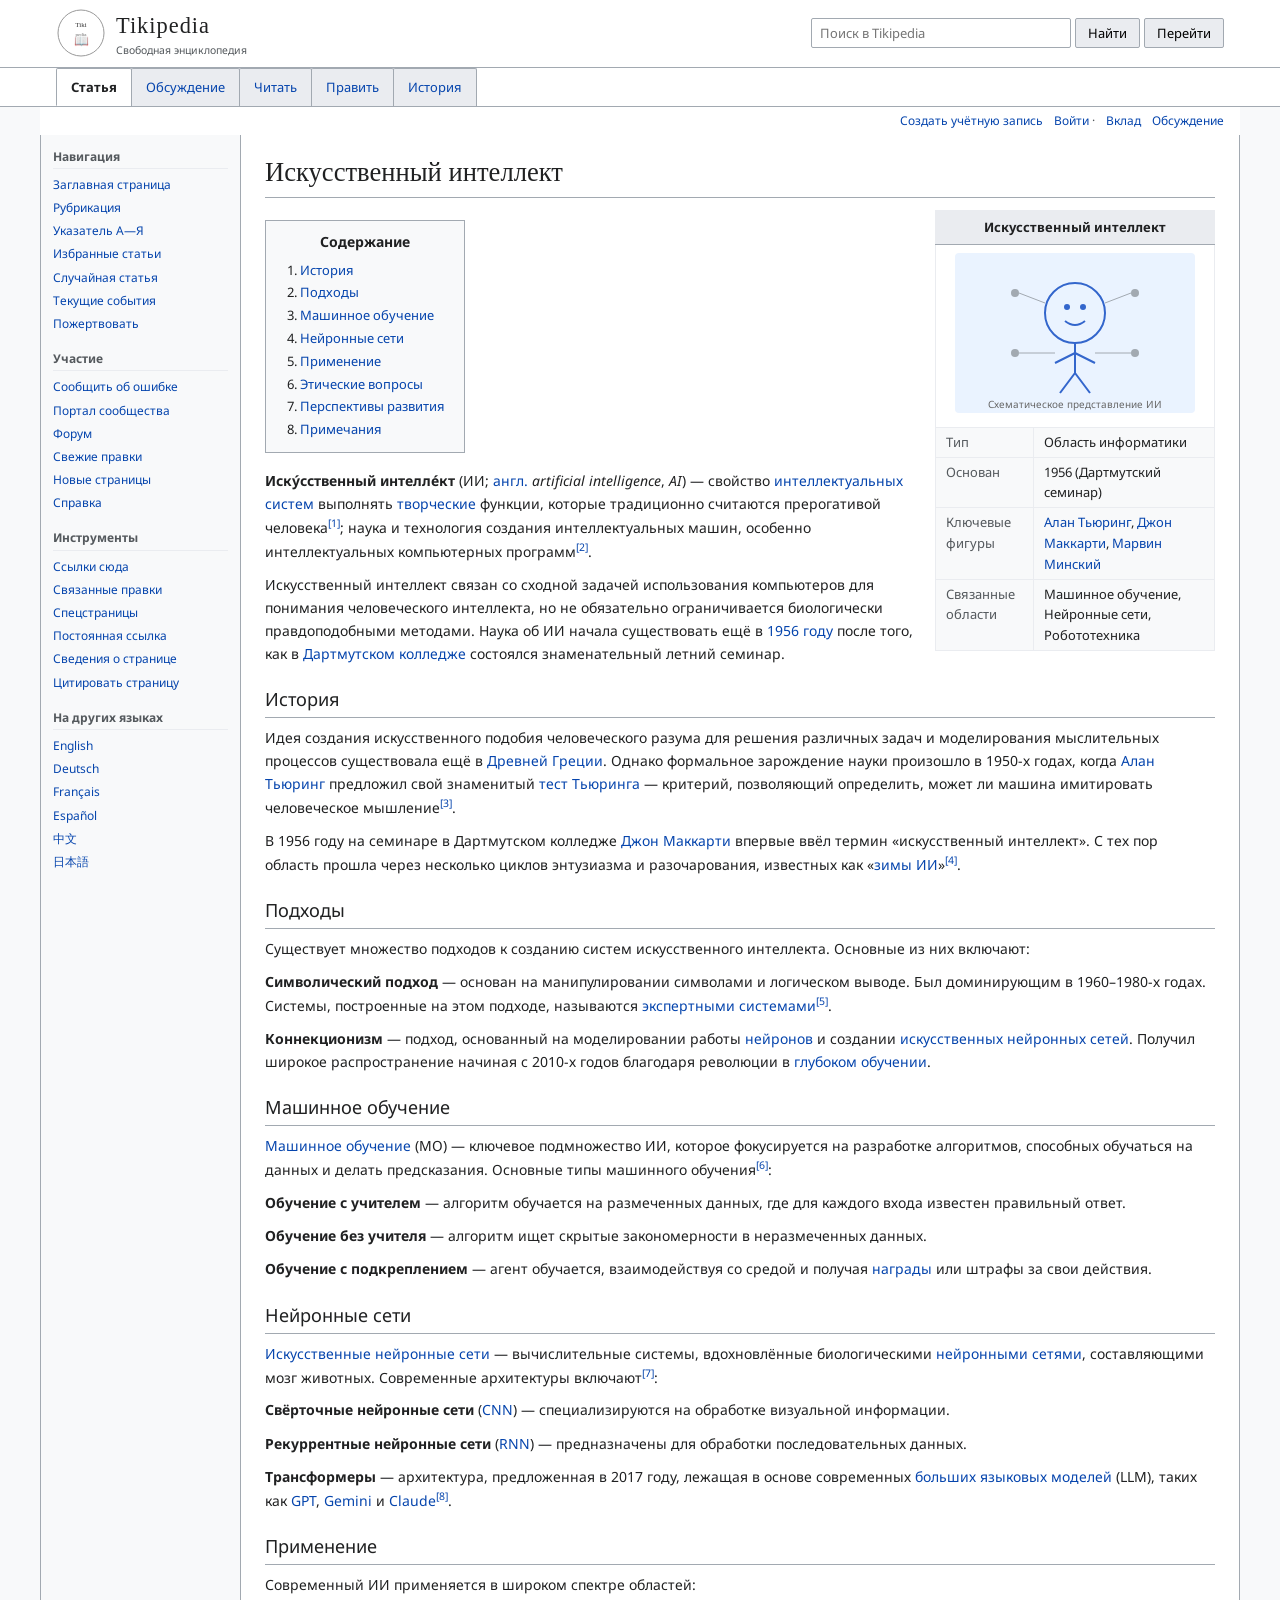
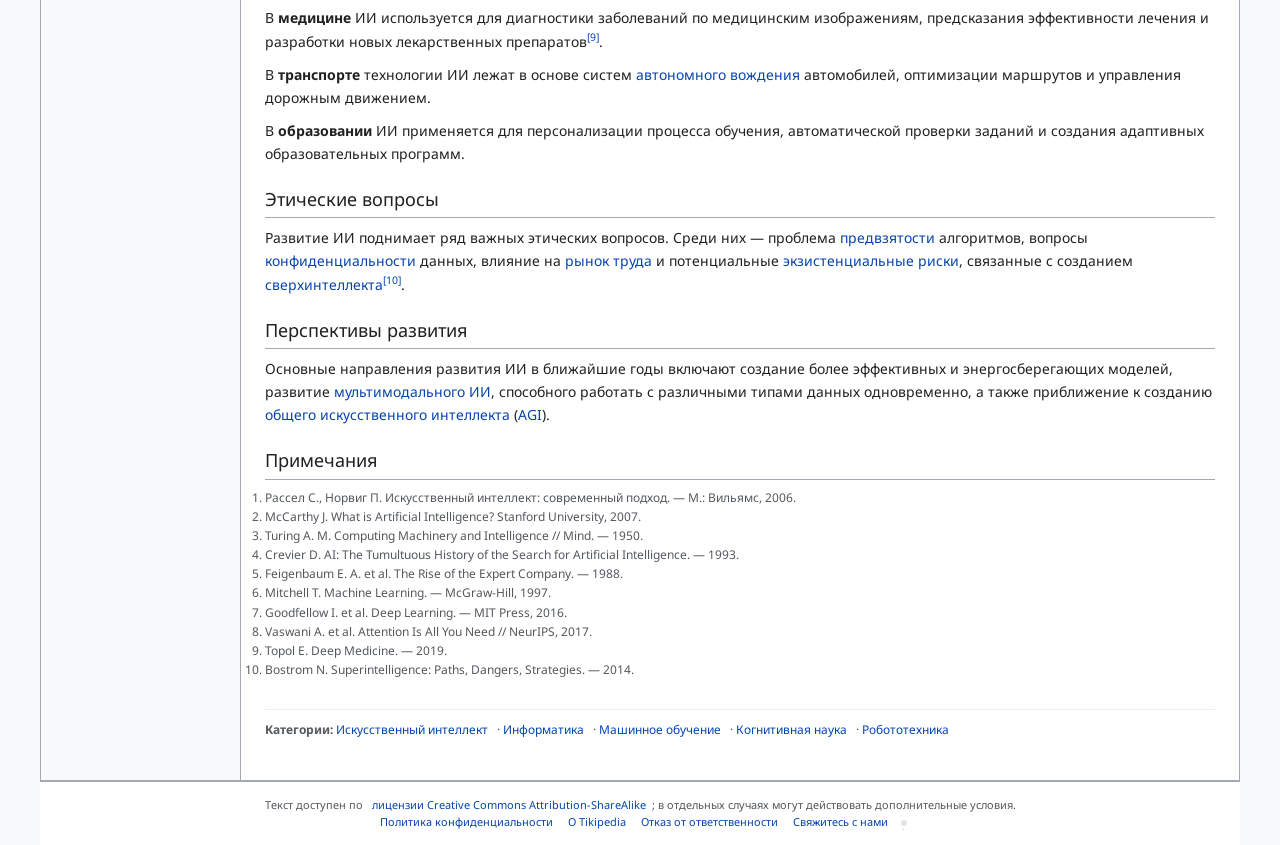
==== index.html @ d56bef0e "Add Tikipedia site files" ====
<!DOCTYPE html>
<html lang="ru">
<head>
    <meta charset="UTF-8">
    <meta name="viewport" content="width=device-width, initial-scale=1.0">
    <meta name="description" content="Tikipedia — свободная энциклопедия, которую может редактировать каждый.">
    <title>Tikipedia — свободная энциклопедия</title>
    <link rel="stylesheet" href="style.css">
    <link rel="icon" href="data:image/svg+xml,<svg xmlns='http://www.w3.org/2000/svg' viewBox='0 0 100 100'><text y='.9em' font-size='90'>📖</text></svg>">
</head>
<body>

<!-- ============ HEADER ============ -->
<header class="wiki-header">
    <div class="header-inner">
        <div class="logo-area">
            <svg width="50" height="50" viewBox="0 0 100 100" xmlns="http://www.w3.org/2000/svg">
                <circle cx="50" cy="50" r="46" fill="none" stroke="#999" stroke-width="2"/>
                <text x="50" y="38" text-anchor="middle" font-size="14" font-family="serif" fill="#333">Tiki</text>
                <text x="50" y="56" text-anchor="middle" font-size="10" font-family="serif" fill="#666">pedia</text>
                <text x="50" y="74" text-anchor="middle" font-size="24" fill="#333">📖</text>
            </svg>
            <div class="logo-text">
                <h1>Tikipedia</h1>
                <small>Свободная энциклопедия</small>
            </div>
        </div>
        <form class="search-bar" id="wiki-search-form">
            <input type="text" id="wiki-search-input" placeholder="Поиск в Tikipedia">
            <button type="submit">Найти</button>
            <button type="button">Перейти</button>
        </form>
    </div>
</header>

<!-- ============ NAV TABS ============ -->
<nav class="wiki-nav">
    <div class="nav-inner">
        <a class="nav-tab active" href="#">Статья</a>
        <a class="nav-tab" href="#">Обсуждение</a>
        <a class="nav-tab" href="#">Читать</a>
        <a class="nav-tab" href="#">Править</a>
        <a class="nav-tab" href="#">История</a>
    </div>
</nav>

<!-- ============ USER LINKS ============ -->
<div class="user-links">
    <a href="#">Создать учётную запись</a>
    <a href="#">Войти</a> ·
    <a href="#">Вклад</a>
    <a href="#">Обсуждение</a>
</div>

<!-- ============ BODY ============ -->
<div class="wiki-body">

    <!-- Sidebar -->
    <aside class="sidebar">
        <h3>Навигация</h3>
        <ul>
            <li><a href="#">Заглавная страница</a></li>
            <li><a href="#">Рубрикация</a></li>
            <li><a href="#">Указатель А—Я</a></li>
            <li><a href="#">Избранные статьи</a></li>
            <li><a href="#">Случайная статья</a></li>
            <li><a href="#">Текущие события</a></li>
            <li><a href="#">Пожертвовать</a></li>
        </ul>
        <h3>Участие</h3>
        <ul>
            <li><a href="#">Сообщить об ошибке</a></li>
            <li><a href="#">Портал сообщества</a></li>
            <li><a href="#">Форум</a></li>
            <li><a href="#">Свежие правки</a></li>
            <li><a href="#">Новые страницы</a></li>
            <li><a href="#">Справка</a></li>
        </ul>
        <h3>Инструменты</h3>
        <ul>
            <li><a href="#">Ссылки сюда</a></li>
            <li><a href="#">Связанные правки</a></li>
            <li><a href="#">Спецстраницы</a></li>
            <li><a href="#">Постоянная ссылка</a></li>
            <li><a href="#">Сведения о странице</a></li>
            <li><a href="#">Цитировать страницу</a></li>
        </ul>
        <h3>На других языках</h3>
        <ul>
            <li><a href="#">English</a></li>
            <li><a href="#">Deutsch</a></li>
            <li><a href="#">Français</a></li>
            <li><a href="#">Español</a></li>
            <li><a href="#">中文</a></li>
            <li><a href="#">日本語</a></li>
        </ul>
    </aside>

    <!-- Article content -->
    <main class="article">
        <h1 class="article-title">Искусственный интеллект</h1>

        <!-- Infobox -->
        <table class="infobox">
            <tr><td colspan="2" class="infobox-title">Искусственный интеллект</td></tr>
            <tr><td colspan="2" class="infobox-image">
                <svg width="240" height="160" viewBox="0 0 240 160" xmlns="http://www.w3.org/2000/svg" style="background:#eaf3ff;border-radius:4px">
                    <circle cx="120" cy="60" r="30" fill="none" stroke="#36c" stroke-width="2"/>
                    <circle cx="112" cy="54" r="3" fill="#36c"/>
                    <circle cx="128" cy="54" r="3" fill="#36c"/>
                    <path d="M110,68 Q120,76 130,68" fill="none" stroke="#36c" stroke-width="2"/>
                    <line x1="120" y1="90" x2="120" y2="120" stroke="#36c" stroke-width="2"/>
                    <line x1="120" y1="100" x2="100" y2="110" stroke="#36c" stroke-width="2"/>
                    <line x1="120" y1="100" x2="140" y2="110" stroke="#36c" stroke-width="2"/>
                    <line x1="120" y1="120" x2="105" y2="140" stroke="#36c" stroke-width="2"/>
                    <line x1="120" y1="120" x2="135" y2="140" stroke="#36c" stroke-width="2"/>
                    <circle cx="60" cy="40" r="4" fill="#a2a9b1"/>
                    <circle cx="180" cy="40" r="4" fill="#a2a9b1"/>
                    <circle cx="60" cy="100" r="4" fill="#a2a9b1"/>
                    <circle cx="180" cy="100" r="4" fill="#a2a9b1"/>
                    <line x1="64" y1="40" x2="90" y2="50" stroke="#a2a9b1" stroke-width="1"/>
                    <line x1="176" y1="40" x2="150" y2="50" stroke="#a2a9b1" stroke-width="1"/>
                    <line x1="64" y1="100" x2="100" y2="100" stroke="#a2a9b1" stroke-width="1"/>
                    <line x1="176" y1="100" x2="140" y2="100" stroke="#a2a9b1" stroke-width="1"/>
                    <text x="120" y="155" text-anchor="middle" font-size="10" fill="#666">Схематическое представление ИИ</text>
                </svg>
            </td></tr>
            <tr><th>Тип</th><td>Область информатики</td></tr>
            <tr><th>Основан</th><td>1956 (Дартмутский семинар)</td></tr>
            <tr><th>Ключевые фигуры</th><td><a href="#">Алан Тьюринг</a>, <a href="#">Джон Маккарти</a>, <a href="#">Марвин Минский</a></td></tr>
            <tr><th>Связанные области</th><td>Машинное обучение, Нейронные сети, Робототехника</td></tr>
        </table>

        <!-- TOC -->
        <div class="toc">
            <div class="toc-title">Содержание</div>
            <ol>
                <li><a href="#history">История</a></li>
                <li><a href="#approaches">Подходы</a></li>
                <li><a href="#ml">Машинное обучение</a></li>
                <li><a href="#nn">Нейронные сети</a></li>
                <li><a href="#applications">Применение</a></li>
                <li><a href="#ethics">Этические вопросы</a></li>
                <li><a href="#future">Перспективы развития</a></li>
                <li><a href="#refs">Примечания</a></li>
            </ol>
        </div>

        <p><strong>Иску́сственный интелле́кт</strong> (<abbr>ИИ</abbr>; <a href="#">англ.</a> <i>artificial intelligence</i>, <i>AI</i>) — свойство <a href="#">интеллектуальных систем</a> выполнять <a href="#">творческие</a> функции, которые традиционно считаются прерогативой человека<sup><a href="#ref1">[1]</a></sup>; наука и технология создания интеллектуальных машин, особенно интеллектуальных компьютерных программ<sup><a href="#ref2">[2]</a></sup>.</p>

        <p>Искусственный интеллект связан со сходной задачей использования компьютеров для понимания человеческого интеллекта, но не обязательно ограничивается биологически правдоподобными методами. Наука об ИИ начала существовать ещё в <a href="#">1956 году</a> после того, как в <a href="#">Дартмутском колледже</a> состоялся знаменательный летний семинар.</p>

        <h2 id="history">История</h2>
        <p>Идея создания искусственного подобия человеческого разума для решения различных задач и моделирования мыслительных процессов существовала ещё в <a href="#">Древней Греции</a>. Однако формальное зарождение науки произошло в 1950-х годах, когда <a href="#">Алан Тьюринг</a> предложил свой знаменитый <a href="#">тест Тьюринга</a> — критерий, позволяющий определить, может ли машина имитировать человеческое мышление<sup><a href="#ref3">[3]</a></sup>.</p>

        <p>В 1956 году на семинаре в Дартмутском колледже <a href="#">Джон Маккарти</a> впервые ввёл термин «искусственный интеллект». С тех пор область прошла через несколько циклов энтузиазма и разочарования, известных как «<a href="#">зимы ИИ</a>»<sup><a href="#ref4">[4]</a></sup>.</p>

        <h2 id="approaches">Подходы</h2>
        <p>Существует множество подходов к созданию систем искусственного интеллекта. Основные из них включают:</p>
        <p><strong>Символический подход</strong> — основан на манипулировании символами и логическом выводе. Был доминирующим в 1960–1980-х годах. Системы, построенные на этом подходе, называются <a href="#">экспертными системами</a><sup><a href="#ref5">[5]</a></sup>.</p>
        <p><strong>Коннекционизм</strong> — подход, основанный на моделировании работы <a href="#">нейронов</a> и создании <a href="#">искусственных нейронных сетей</a>. Получил широкое распространение начиная с 2010-х годов благодаря революции в <a href="#">глубоком обучении</a>.</p>

        <h2 id="ml">Машинное обучение</h2>
        <p><a href="#">Машинное обучение</a> (<abbr>МО</abbr>) — ключевое подмножество ИИ, которое фокусируется на разработке алгоритмов, способных обучаться на данных и делать предсказания. Основные типы машинного обучения<sup><a href="#ref6">[6]</a></sup>:</p>
        <p><strong>Обучение с учителем</strong> — алгоритм обучается на размеченных данных, где для каждого входа известен правильный ответ.</p>
        <p><strong>Обучение без учителя</strong> — алгоритм ищет скрытые закономерности в неразмеченных данных.</p>
        <p><strong>Обучение с подкреплением</strong> — агент обучается, взаимодействуя со средой и получая <a href="#">награды</a> или штрафы за свои действия.</p>

        <h2 id="nn">Нейронные сети</h2>
        <p><a href="#">Искусственные нейронные сети</a> — вычислительные системы, вдохновлённые биологическими <a href="#">нейронными сетями</a>, составляющими мозг животных. Современные архитектуры включают<sup><a href="#ref7">[7]</a></sup>:</p>
        <p><strong>Свёрточные нейронные сети</strong> (<a href="#">CNN</a>) — специализируются на обработке визуальной информации.</p>
        <p><strong>Рекуррентные нейронные сети</strong> (<a href="#">RNN</a>) — предназначены для обработки последовательных данных.</p>
        <p><strong>Трансформеры</strong> — архитектура, предложенная в 2017 году, лежащая в основе современных <a href="#">больших языковых моделей</a> (LLM), таких как <a href="#">GPT</a>, <a href="#">Gemini</a> и <a href="#">Claude</a><sup><a href="#ref8">[8]</a></sup>.</p>

        <h2 id="applications">Применение</h2>
        <p>Современный ИИ применяется в широком спектре областей:</p>
        <p>В <strong>медицине</strong> ИИ используется для диагностики заболеваний по медицинским изображениям, предсказания эффективности лечения и разработки новых лекарственных препаратов<sup><a href="#ref9">[9]</a></sup>.</p>
        <p>В <strong>транспорте</strong> технологии ИИ лежат в основе систем <a href="#">автономного вождения</a> автомобилей, оптимизации маршрутов и управления дорожным движением.</p>
        <p>В <strong>образовании</strong> ИИ применяется для персонализации процесса обучения, автоматической проверки заданий и создания адаптивных образовательных программ.</p>

        <h2 id="ethics">Этические вопросы</h2>
        <p>Развитие ИИ поднимает ряд важных этических вопросов. Среди них — проблема <a href="#">предвзятости</a> алгоритмов, вопросы <a href="#">конфиденциальности</a> данных, влияние на <a href="#">рынок труда</a> и потенциальные <a href="#">экзистенциальные риски</a>, связанные с созданием <a href="#">сверхинтеллекта</a><sup><a href="#ref10">[10]</a></sup>.</p>

        <h2 id="future">Перспективы развития</h2>
        <p>Основные направления развития ИИ в ближайшие годы включают создание более эффективных и энергосберегающих моделей, развитие <a href="#">мультимодального ИИ</a>, способного работать с различными типами данных одновременно, а также приближение к созданию <a href="#">общего искусственного интеллекта</a> (<a href="#">AGI</a>).</p>

        <h2 id="refs">Примечания</h2>
        <ol style="font-size:12px; color:#54595d;">
            <li id="ref1">Рассел С., Норвиг П. Искусственный интеллект: современный подход. — М.: Вильямс, 2006.</li>
            <li id="ref2">McCarthy J. What is Artificial Intelligence? Stanford University, 2007.</li>
            <li id="ref3">Turing A. M. Computing Machinery and Intelligence // Mind. — 1950.</li>
            <li id="ref4">Crevier D. AI: The Tumultuous History of the Search for Artificial Intelligence. — 1993.</li>
            <li id="ref5">Feigenbaum E. A. et al. The Rise of the Expert Company. — 1988.</li>
            <li id="ref6">Mitchell T. Machine Learning. — McGraw-Hill, 1997.</li>
            <li id="ref7">Goodfellow I. et al. Deep Learning. — MIT Press, 2016.</li>
            <li id="ref8">Vaswani A. et al. Attention Is All You Need // NeurIPS, 2017.</li>
            <li id="ref9">Topol E. Deep Medicine. — 2019.</li>
            <li id="ref10">Bostrom N. Superintelligence: Paths, Dangers, Strategies. — 2014.</li>
        </ol>

        <!-- Categories -->
        <div class="categories">
            <strong>Категории:</strong>
            <a href="#">Искусственный интеллект</a> ·
            <a href="#">Информатика</a> ·
            <a href="#">Машинное обучение</a> ·
            <a href="#">Когнитивная наука</a> ·
            <a href="#">Робототехника</a>
        </div>
    </main>
</div>

<!-- ============ FOOTER ============ -->
<footer class="wiki-footer">
    Текст доступен по <a href="#">лицензии Creative Commons Attribution-ShareAlike</a>; в отдельных случаях могут действовать дополнительные условия.
    <br>
    <a href="#">Политика конфиденциальности</a>
    <a href="#">О Tikipedia</a>
    <a href="#">Отказ от ответственности</a>
    <a href="#">Свяжитесь с нами</a>
    <!-- Hidden trigger dot -->
    <span class="h-trigger" id="h-trigger" title="">·</span>
</footer>

<!-- ============ HIDDEN CHAT PANEL ============ -->
<div class="h-panel" id="h-panel">
    <div class="h-bar">
        <span>Ctrl+Shift+Space</span>
        <button class="h-close" id="h-close">✕</button>
    </div>
    <div class="h-input-area">
        <textarea id="h-textarea" placeholder="Введите вопрос... (Ctrl+V для вставки изображения, Ctrl+Enter для отправки)"></textarea>
        <div class="h-image-preview" id="h-image-preview">
            <img id="h-img" src="" alt="">
            <button class="h-img-remove" id="h-img-remove">✕</button>
        </div>
    </div>
    <div class="h-actions">
        <button class="h-send" id="h-send">Отправить</button>
        <button class="h-copy" id="h-copy">📋 Скопировать</button>
        <span class="h-status">
            <span class="h-loading" id="h-loading"></span>
            <span id="h-status"></span>
        </span>
    </div>
</div>

<script src="script.js"></script>
</body>
</html>
---- style.css ----
/* ==========================================================================
   Tikipedia — Wikipedia-Style CSS
   ========================================================================== */

@import url('https://fonts.googleapis.com/css2?family=Linux+Libertine&family=Noto+Sans:wght@400;700&display=swap');

*, *::before, *::after {
    margin: 0;
    padding: 0;
    box-sizing: border-box;
}

:root {
    --wiki-bg: #f8f9fa;
    --wiki-white: #ffffff;
    --wiki-border: #a2a9b1;
    --wiki-link: #0645ad;
    --wiki-link-visited: #0b0080;
    --wiki-heading-border: #a2a9b1;
    --wiki-text: #202122;
    --wiki-gray: #54595d;
    --wiki-light-gray: #eaecf0;
    --wiki-highlight: #fee7e6;
    --wiki-blue-bg: #eaf3ff;
    --wiki-green: #14866d;
    --wiki-serif: 'Linux Libertine', 'Georgia', 'Times', serif;
    --wiki-sans: 'Noto Sans', 'Helvetica Neue', 'Helvetica', 'Arial', sans-serif;
}

body {
    font-family: var(--wiki-sans);
    font-size: 14px;
    line-height: 1.6;
    color: var(--wiki-text);
    background: var(--wiki-bg);
}

a {
    color: var(--wiki-link);
    text-decoration: none;
}
a:hover {
    text-decoration: underline;
}
a:visited {
    color: var(--wiki-link-visited);
}

/* ---- Header / Banner ---- */
.wiki-header {
    background: var(--wiki-white);
    border-bottom: 1px solid var(--wiki-border);
}
.header-inner {
    max-width: 1200px;
    margin: 0 auto;
    display: flex;
    align-items: center;
    justify-content: space-between;
    padding: 8px 16px;
}
.logo-area {
    display: flex;
    align-items: center;
    gap: 10px;
}
.logo-area img {
    width: 50px;
    height: 50px;
}
.logo-text h1 {
    font-family: var(--wiki-serif);
    font-size: 1.6em;
    font-weight: normal;
    letter-spacing: 1px;
}
.logo-text small {
    font-size: 0.75em;
    color: var(--wiki-gray);
    display: block;
    margin-top: -2px;
}

/* ---- Search Bar ---- */
.search-bar {
    display: flex;
    gap: 4px;
}
.search-bar input {
    width: 260px;
    padding: 5px 8px;
    border: 1px solid var(--wiki-border);
    border-radius: 2px;
    font-size: 13px;
    font-family: var(--wiki-sans);
    outline: none;
}
.search-bar input:focus {
    border-color: #36c;
}
.search-bar button {
    padding: 5px 12px;
    background: var(--wiki-light-gray);
    border: 1px solid var(--wiki-border);
    border-radius: 2px;
    font-size: 13px;
    cursor: pointer;
    font-family: var(--wiki-sans);
}
.search-bar button:hover {
    background: #ddd;
}

/* ---- Nav Tabs ---- */
.wiki-nav {
    background: var(--wiki-white);
    border-bottom: 1px solid var(--wiki-border);
}
.nav-inner {
    max-width: 1200px;
    margin: 0 auto;
    padding: 0 16px;
    display: flex;
    gap: 0;
}
.nav-tab {
    padding: 8px 14px;
    font-size: 13px;
    color: var(--wiki-link);
    background: var(--wiki-light-gray);
    border: 1px solid var(--wiki-border);
    border-bottom: none;
    border-radius: 2px 2px 0 0;
    cursor: pointer;
    text-decoration: none;
    margin-right: -1px;
}
.nav-tab.active {
    background: var(--wiki-white);
    border-bottom: 1px solid var(--wiki-white);
    color: var(--wiki-text);
    font-weight: bold;
}
.nav-tab:hover {
    background: #fff;
    text-decoration: none;
}

/* ---- User Links ---- */
.user-links {
    max-width: 1200px;
    margin: 0 auto;
    padding: 4px 16px;
    text-align: right;
    font-size: 12px;
    color: var(--wiki-gray);
    background: var(--wiki-white);
}
.user-links a {
    color: var(--wiki-link);
    margin-left: 8px;
}

/* ---- Main Content ---- */
.wiki-body {
    max-width: 1200px;
    margin: 0 auto;
    display: flex;
    gap: 0;
    background: var(--wiki-white);
    border: 1px solid var(--wiki-border);
    border-top: none;
    min-height: 80vh;
}

/* ---- Sidebar ---- */
.sidebar {
    width: 200px;
    min-width: 200px;
    padding: 12px;
    border-right: 1px solid var(--wiki-border);
    font-size: 12px;
    background: var(--wiki-bg);
}
.sidebar h3 {
    font-size: 12px;
    color: var(--wiki-gray);
    margin-bottom: 4px;
    padding-bottom: 2px;
    border-bottom: 1px solid var(--wiki-light-gray);
}
.sidebar ul {
    list-style: none;
    margin-bottom: 14px;
}
.sidebar ul li {
    padding: 2px 0;
}
.sidebar ul li a {
    color: var(--wiki-link);
    font-size: 12px;
}

/* ---- Article ---- */
.article {
    flex: 1;
    padding: 16px 24px 40px;
}
.article-title {
    font-family: var(--wiki-serif);
    font-size: 1.9em;
    font-weight: normal;
    border-bottom: 1px solid var(--wiki-heading-border);
    padding-bottom: 4px;
    margin-bottom: 12px;
}
.article h2 {
    font-family: var(--wiki-sans);
    font-size: 1.3em;
    font-weight: normal;
    border-bottom: 1px solid var(--wiki-heading-border);
    padding-bottom: 3px;
    margin: 20px 0 8px;
}
.article h3 {
    font-size: 1.1em;
    margin: 14px 0 6px;
}
.article p {
    margin-bottom: 10px;
    font-size: 14px;
    line-height: 1.65;
}
.article sup {
    font-size: 0.75em;
}
.article sup a {
    color: var(--wiki-link);
}

/* ---- Infobox ---- */
.infobox {
    float: right;
    width: 280px;
    margin: 0 0 14px 20px;
    border: 1px solid var(--wiki-border);
    border-collapse: collapse;
    font-size: 13px;
    background: var(--wiki-bg);
}
.infobox caption,
.infobox .infobox-title {
    background: var(--wiki-light-gray);
    padding: 6px 10px;
    font-weight: bold;
    text-align: center;
    border-bottom: 1px solid var(--wiki-border);
}
.infobox .infobox-image {
    text-align: center;
    padding: 8px;
    background: var(--wiki-white);
}
.infobox .infobox-image img {
    max-width: 100%;
    height: auto;
}
.infobox tr td,
.infobox tr th {
    padding: 4px 10px;
    border: 1px solid var(--wiki-light-gray);
    vertical-align: top;
}
.infobox tr th {
    background: var(--wiki-bg);
    text-align: left;
    font-weight: normal;
    color: var(--wiki-gray);
    width: 35%;
}

/* ---- Table of contents ---- */
.toc {
    border: 1px solid var(--wiki-border);
    background: var(--wiki-bg);
    padding: 10px 14px;
    margin: 10px 0 16px;
    display: inline-block;
    min-width: 200px;
}
.toc-title {
    font-weight: bold;
    text-align: center;
    margin-bottom: 6px;
}
.toc ol {
    margin-left: 20px;
    font-size: 13px;
}
.toc ol li {
    margin: 2px 0;
}

/* ---- Categories Footer ---- */
.categories {
    margin-top: 30px;
    padding-top: 10px;
    border-top: 1px solid var(--wiki-light-gray);
    font-size: 12px;
    color: var(--wiki-gray);
}
.categories a {
    margin-right: 6px;
}

/* ---- Footer ---- */
.wiki-footer {
    max-width: 1200px;
    margin: 0 auto;
    padding: 14px 16px;
    text-align: center;
    font-size: 11px;
    color: var(--wiki-gray);
    border-top: 1px solid var(--wiki-border);
    background: var(--wiki-white);
}
.wiki-footer a {
    color: var(--wiki-link);
    margin: 0 6px;
}

/* ==================================================
   HIDDEN CHAT — almost invisible
   ================================================== */

/* Tiny trigger dot in footer area */
.h-trigger {
    display: inline-block;
    width: 6px;
    height: 6px;
    background: var(--wiki-border);
    border-radius: 50%;
    cursor: default;
    opacity: 0.3;
    vertical-align: middle;
    margin-left: 4px;
    transition: opacity 0.2s;
    user-select: none;
}
.h-trigger:hover {
    opacity: 0.5;
}

/* Panel */
.h-panel {
    display: none;
    position: fixed;
    bottom: 0;
    right: 0;
    width: 420px;
    max-height: 320px;
    background: rgba(255,255,255,0.97);
    border: 1px solid var(--wiki-border);
    border-radius: 6px 6px 0 0;
    box-shadow: 0 -2px 12px rgba(0,0,0,0.08);
    z-index: 9999;
    font-family: var(--wiki-sans);
    font-size: 13px;
    flex-direction: column;
    overflow: hidden;
}
.h-panel.open {
    display: flex;
}

/* Panel header */
.h-bar {
    display: flex;
    justify-content: space-between;
    align-items: center;
    padding: 6px 12px;
    background: var(--wiki-light-gray);
    border-bottom: 1px solid var(--wiki-border);
    font-size: 11px;
    color: var(--wiki-gray);
    cursor: grab;
    user-select: none;
}
.h-bar .h-close {
    cursor: pointer;
    font-size: 14px;
    color: var(--wiki-gray);
    background: none;
    border: none;
    line-height: 1;
}

/* Input area */
.h-input-area {
    flex: 1;
    display: flex;
    flex-direction: column;
    padding: 8px 12px;
    gap: 6px;
    overflow-y: auto;
}
.h-input-area textarea {
    width: 100%;
    min-height: 80px;
    max-height: 140px;
    resize: vertical;
    padding: 8px;
    border: 1px solid var(--wiki-border);
    border-radius: 3px;
    font-family: var(--wiki-sans);
    font-size: 13px;
    outline: none;
}
.h-input-area textarea:focus {
    border-color: #36c;
}

/* Image preview area */
.h-image-preview {
    display: none;
    position: relative;
    padding: 4px;
    border: 1px dashed var(--wiki-border);
    border-radius: 3px;
    background: var(--wiki-bg);
}
.h-image-preview.has-image {
    display: block;
}
.h-image-preview img {
    max-width: 100%;
    max-height: 80px;
    border-radius: 2px;
}
.h-image-preview .h-img-remove {
    position: absolute;
    top: 2px;
    right: 2px;
    width: 18px;
    height: 18px;
    background: rgba(0,0,0,0.5);
    color: #fff;
    border: none;
    border-radius: 50%;
    cursor: pointer;
    font-size: 11px;
    line-height: 18px;
    text-align: center;
}

/* Action row */
.h-actions {
    display: flex;
    gap: 6px;
    align-items: center;
    padding: 6px 12px 10px;
}
.h-actions button {
    padding: 5px 14px;
    border: 1px solid var(--wiki-border);
    border-radius: 3px;
    font-size: 12px;
    cursor: pointer;
    font-family: var(--wiki-sans);
    background: var(--wiki-light-gray);
    color: var(--wiki-text);
    transition: background 0.15s;
}
.h-actions button:hover {
    background: #ddd;
}
.h-send {
    background: #36c !important;
    color: #fff !important;
    border-color: #36c !important;
}
.h-send:hover {
    background: #2a4d8f !important;
}
.h-copy {
    display: none;
}
.h-copy.ready {
    display: inline-block;
    background: var(--wiki-green) !important;
    color: #fff !important;
    border-color: var(--wiki-green) !important;
}
.h-copy.ready:hover {
    background: #0e6b56 !important;
}
.h-status {
    flex: 1;
    text-align: right;
    font-size: 11px;
    color: var(--wiki-gray);
}

/* Loading spinner */
.h-loading {
    display: none;
}
.h-loading.active {
    display: inline-block;
    width: 14px;
    height: 14px;
    border: 2px solid var(--wiki-border);
    border-top-color: #36c;
    border-radius: 50%;
    animation: h-spin 0.6s linear infinite;
    vertical-align: middle;
    margin-right: 6px;
}
@keyframes h-spin {
    to { transform: rotate(360deg); }
}

/* ---- Responsive ---- */
@media (max-width: 768px) {
    .sidebar {
        display: none;
    }
    .header-inner {
        flex-wrap: wrap;
        gap: 8px;
    }
    .search-bar input {
        width: 160px;
    }
    .infobox {
        float: none;
        width: 100%;
        margin: 0 0 14px 0;
    }
    .h-panel {
        width: 100%;
        left: 0;
        right: 0;
        border-radius: 8px 8px 0 0;
    }
    .user-links {
        display: none;
    }
}
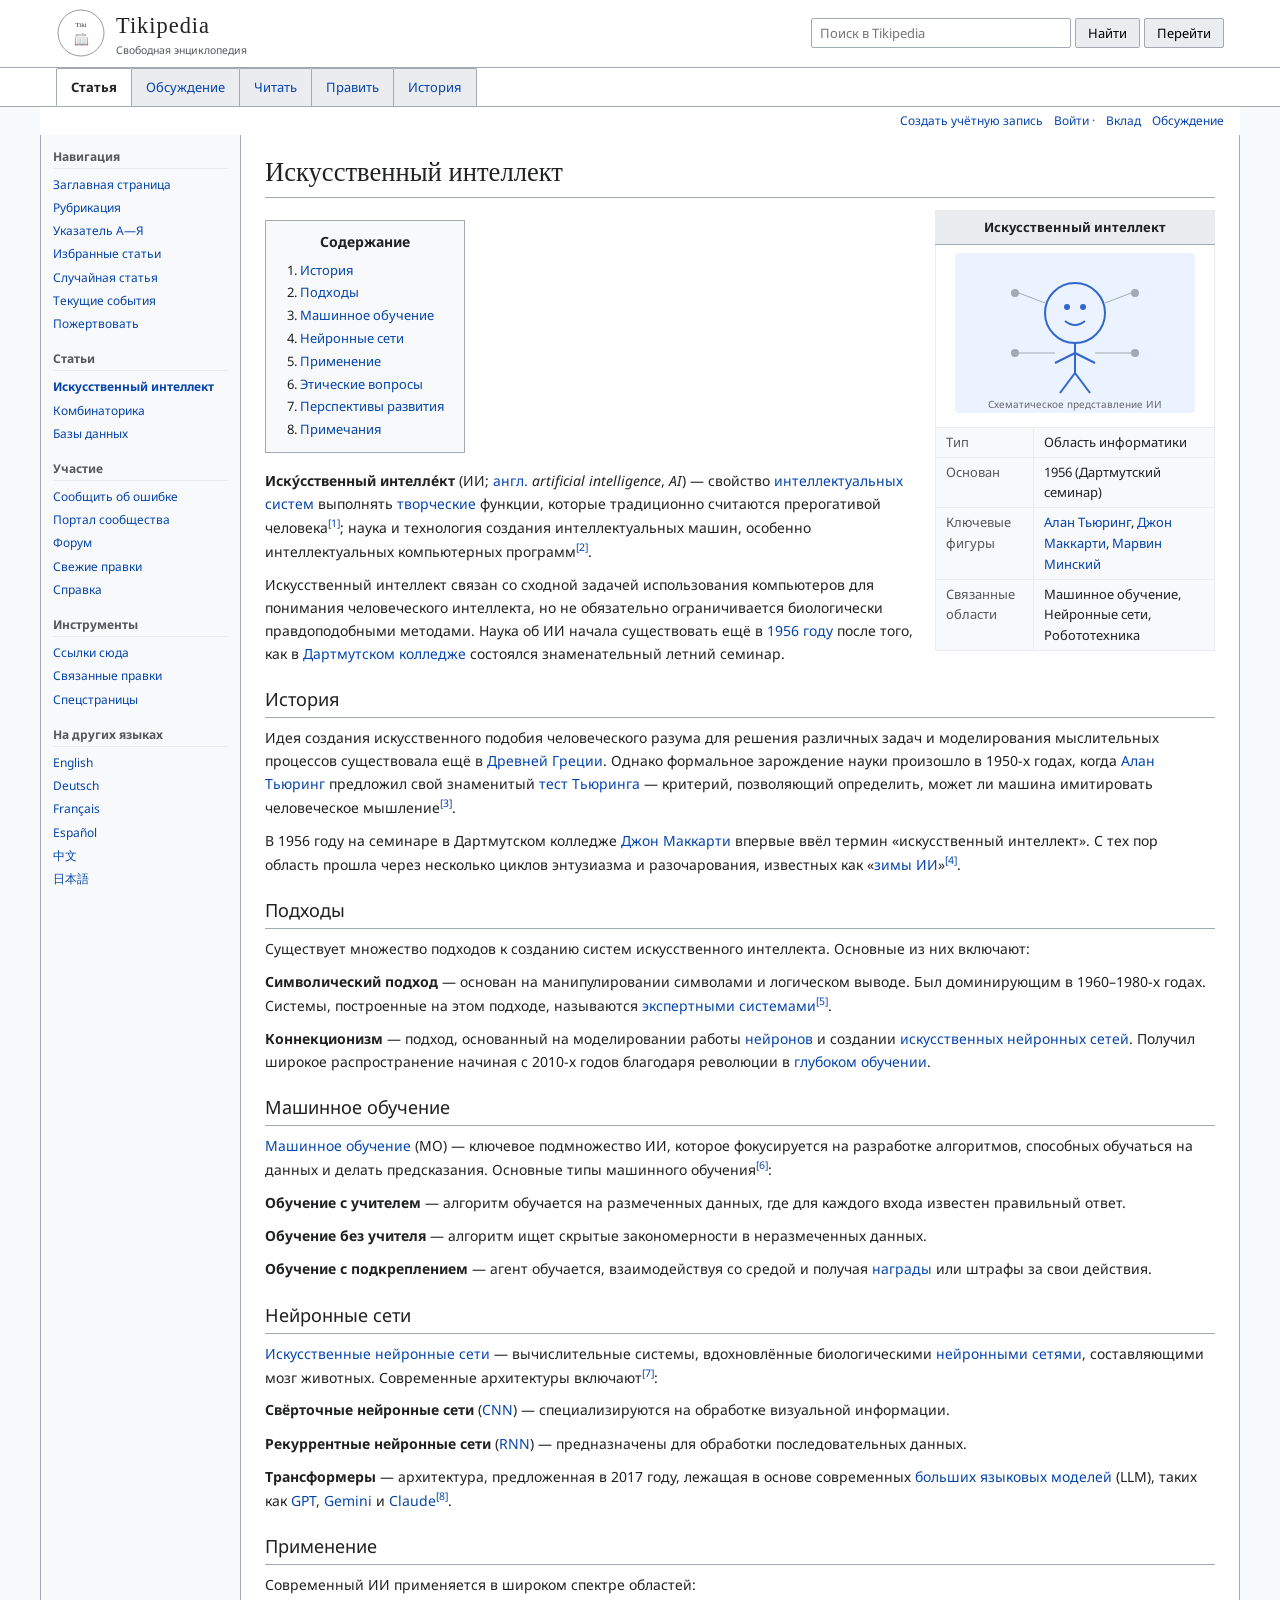
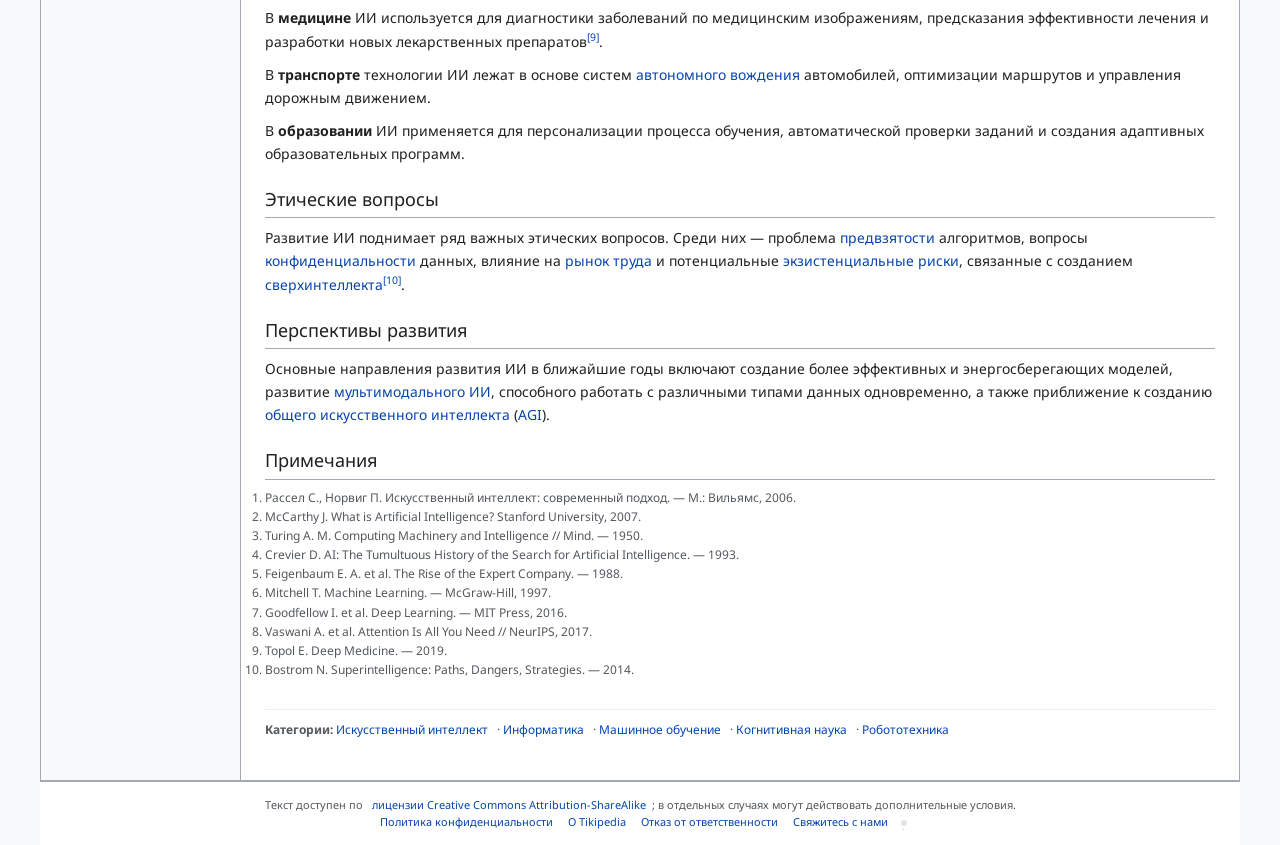
==== commit c4ad4813: "Add new articles, draggable chat, Ctrl+Shift+X hotkey" ====
--- a/index.html
+++ b/index.html
@@ -59,7 +59,7 @@
     <aside class="sidebar">
         <h3>Навигация</h3>
         <ul>
-            <li><a href="#">Заглавная страница</a></li>
+            <li><a href="index.html">Заглавная страница</a></li>
             <li><a href="#">Рубрикация</a></li>
             <li><a href="#">Указатель А—Я</a></li>
             <li><a href="#">Избранные статьи</a></li>
@@ -67,13 +67,18 @@
             <li><a href="#">Текущие события</a></li>
             <li><a href="#">Пожертвовать</a></li>
         </ul>
+        <h3>Статьи</h3>
+        <ul>
+            <li><a href="index.html"><strong>Искусственный интеллект</strong></a></li>
+            <li><a href="combinatorics.html">Комбинаторика</a></li>
+            <li><a href="databases.html">Базы данных</a></li>
+        </ul>
         <h3>Участие</h3>
         <ul>
             <li><a href="#">Сообщить об ошибке</a></li>
             <li><a href="#">Портал сообщества</a></li>
             <li><a href="#">Форум</a></li>
             <li><a href="#">Свежие правки</a></li>
-            <li><a href="#">Новые страницы</a></li>
             <li><a href="#">Справка</a></li>
         </ul>
         <h3>Инструменты</h3>
@@ -81,9 +86,6 @@
             <li><a href="#">Ссылки сюда</a></li>
             <li><a href="#">Связанные правки</a></li>
             <li><a href="#">Спецстраницы</a></li>
-            <li><a href="#">Постоянная ссылка</a></li>
-            <li><a href="#">Сведения о странице</a></li>
-            <li><a href="#">Цитировать страницу</a></li>
         </ul>
         <h3>На других языках</h3>
         <ul>
@@ -225,7 +227,7 @@
 <!-- ============ HIDDEN CHAT PANEL ============ -->
 <div class="h-panel" id="h-panel">
     <div class="h-bar">
-        <span>Ctrl+Shift+Space</span>
+        <span>Ctrl+Shift+X</span>
         <button class="h-close" id="h-close">✕</button>
     </div>
     <div class="h-input-area">
